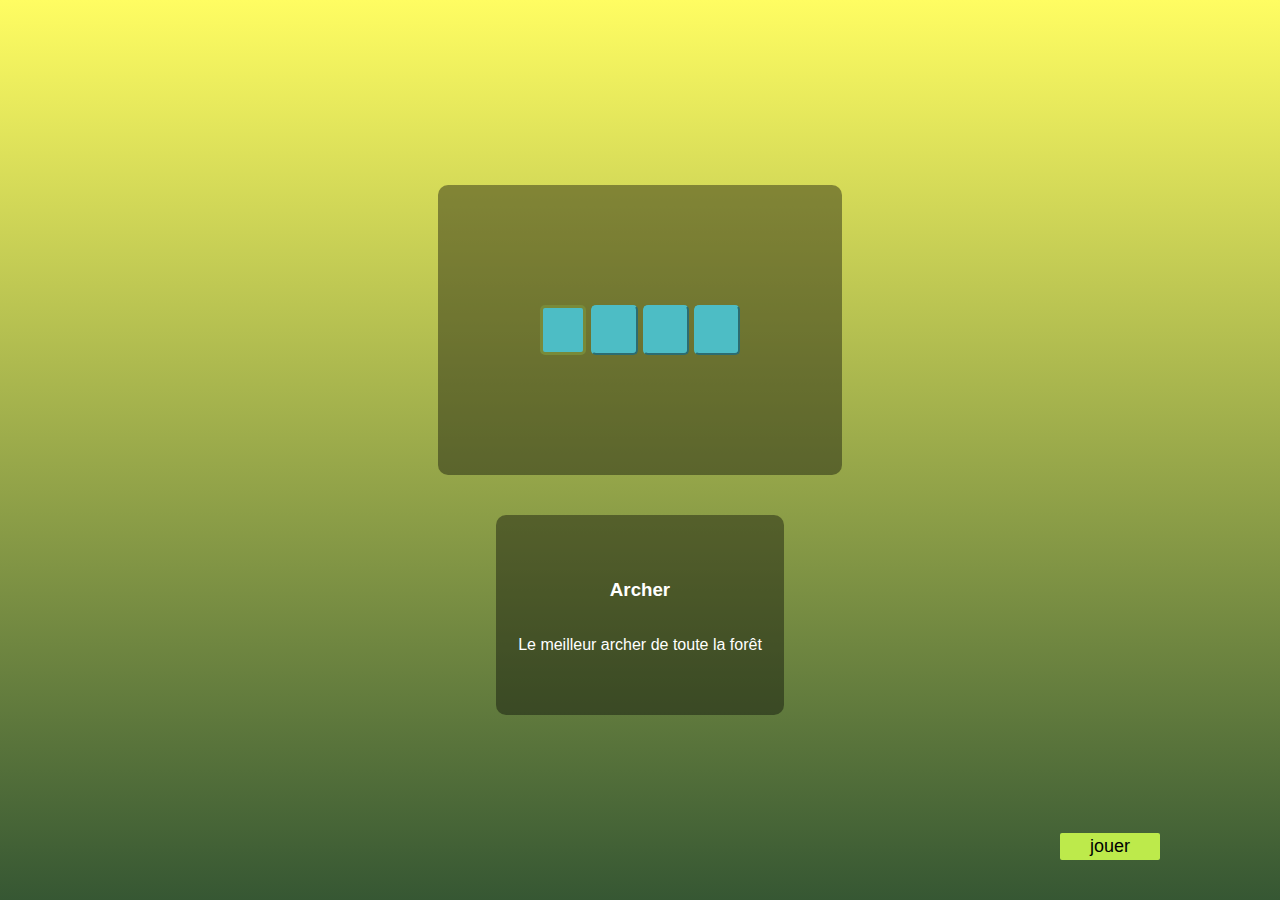
==== index.html @ 72b2f050 "continue to implement isometric" ====
<!DOCTYPE html>
<html lang="en">

<head id="head">
    <meta charset="UTF-8">
    <meta http-equiv="X-UA-Compatible" content="IE=edge">
    <meta name="viewport" content="width=device-width, initial-scale=1.0">
    <link rel="stylesheet" href="css/chooseCharacter.css">
    <link rel="stylesheet" href="css/game.css">
    <link rel="stylesheet" href="css/world.css">
    <title>RPG - Choose player</title>
</head>

<body id="body">
    <div id="chooseCharacter">
        <div id="choiceZone">
            <div id="characterChoiceCenter">
                <button onclick="chooseCharacter(this,'archer')" class="perso selected"></button>
                <button onclick="chooseCharacter(this,'hunter')" class="perso"></button>
                <button onclick="chooseCharacter(this,'magician')" class="perso"></button>
                <button onclick="chooseCharacter(this,'warior')" class="perso"></button>
            </div>
            <div id="characterDescription">
                <h3 id="characterName">Archer</h3>
                <div>
                    <p id="description">Le meilleur archer de toute la forêt</p>
                </div>
            </div>
        </div>
        <button onclick="play()" id="playButton">jouer</button>
    </div>
    <div id="game">
        <div id="playerStats"></div>
        <div id="gameZone">
            <div id="gameIsoView"></div>
            <div id="gameIsoClickable"></div>
            <img src="img/dofusPersoExample.png" class="player" id="player"></img>
        </div>
    </div>
    <script src="js/chooseCharacter.js" id="chooseCharacterScript"></script>
    <script src="js/initGame.js"></script>
    <script src="js/classes.js"></script>
    <script src="js/worlds.js"></script>
    <script src="js/draw.js"></script>
</body>

</html>
---- css/chooseCharacter.css ----
html,
body,
#chooseCharacter {
    font-family: Verdana, Geneva, Tahoma, sans-serif;
    color: white;
    margin: 0;
    height: 100%;
    overflow: hidden;
}

#chooseCharacter {
    background: linear-gradient(#FFFD62, #365733);
    display: flex;
    justify-content: center;
}

#choiceZone {
    display: flex;
    justify-content: center;
    align-items: center;
    flex-direction: column;
    width: 30%;
    gap: 40px;
}

#characterChoiceCenter {
    padding: 10px;
    gap: 5px;
    align-content: center;
    justify-content: center;
    display: flex;
    flex-wrap: wrap;
    background-color: rgba(0, 0, 0, 0.392);
    border-radius: 10px;
    height: 30%;
    width: 100%;
}

#characterDescription {
    padding: 10px;
    display: flex;
    flex-direction: column;
    justify-content: center;
    align-items: center;
    align-content: flex-start;
    background-color: rgba(0, 0, 0, 0.392);
    border-radius: 10px;
    height: 20%;
    width: 70%;
}

.perso {
    box-sizing: border-box;
    border-radius: 5px;
    width: 12%;
    padding-bottom: 11%;
    background-color: rgb(77, 189, 197);
    outline: none;
    border-color: rgb(77, 189, 197);
}

.selected {
    border: 3px solid #788A39;
}

#playButton {
    background-color: #BDEA4B;
    border-radius: 2px;
    font-size: large;
    padding: 3px 30px;
    outline: none;
    border: 0px;
    position: absolute;
    margin: 40px 120px;
    right: 0;
    bottom: 0;
}

#playButton:active {
    background-color: #9ec53a;
}
---- css/game.css ----
#game {
    height: 100%;
    display: none;
}

#playerStats {
    flex: 17%;
    background-color: #2D2C27;
}

#gameZone {
    display: flex;
    justify-content: center;
    align-items: center;
    flex-direction: column;
    position: relative;
    flex: 83%;
}
---- css/world.css ----
.wall {
    background-color: rgb(126, 50, 0);
}

.emptyCell {
    background-color: rgb(47, 191, 43);
}

.emptyCellC:hover {
    background-color: aquamarine;
}

#gameIsoView {
    transform: rotateX(60deg) rotateZ(45deg);
}

#gameIsoClickable {
    position: absolute;
    transform: rotateX(60deg) rotateZ(45deg);
    z-index: 20;
}

.roomRow {
    display: flex;
    height: 50px;
    box-sizing: border-box;
}

.cell {
    display: flex;
    width: 50px;
    height: 50px;
}

.player {
    transform: translate(-50%, -50%);
    position: absolute;
    height: 85px;
}

#player {}
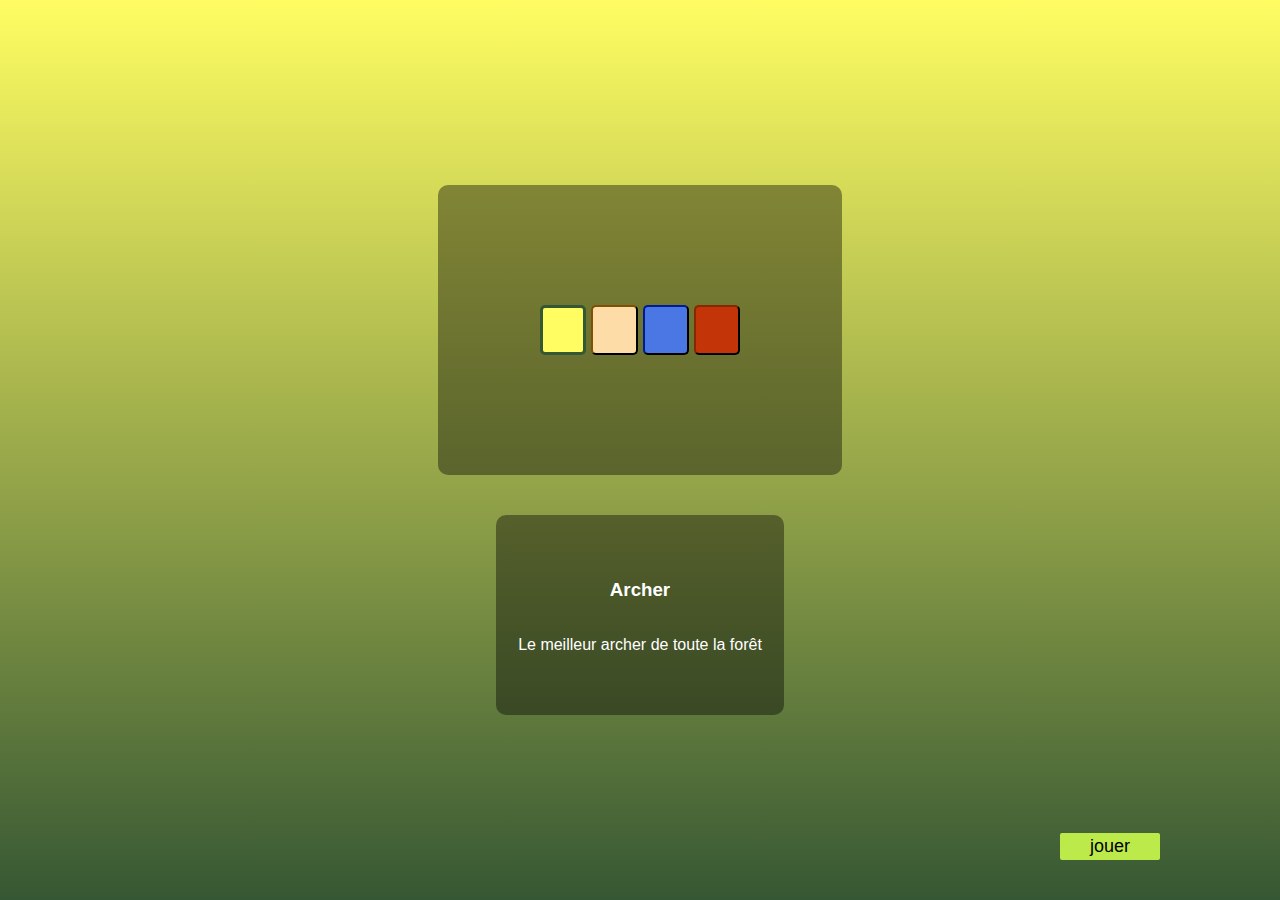
==== commit 5ed51b80: "idk" ====
--- a/index.html
+++ b/index.html
@@ -1,47 +1,67 @@
-<!DOCTYPE html>
-<html lang="en">
-
-<head id="head">
-    <meta charset="UTF-8">
-    <meta http-equiv="X-UA-Compatible" content="IE=edge">
-    <meta name="viewport" content="width=device-width, initial-scale=1.0">
-    <link rel="stylesheet" href="css/chooseCharacter.css">
-    <link rel="stylesheet" href="css/game.css">
-    <link rel="stylesheet" href="css/world.css">
-    <title>RPG - Choose player</title>
-</head>
-
-<body id="body">
-    <div id="chooseCharacter">
-        <div id="choiceZone">
-            <div id="characterChoiceCenter">
-                <button onclick="chooseCharacter(this,'archer')" class="perso selected"></button>
-                <button onclick="chooseCharacter(this,'hunter')" class="perso"></button>
-                <button onclick="chooseCharacter(this,'magician')" class="perso"></button>
-                <button onclick="chooseCharacter(this,'warior')" class="perso"></button>
-            </div>
-            <div id="characterDescription">
-                <h3 id="characterName">Archer</h3>
-                <div>
-                    <p id="description">Le meilleur archer de toute la forêt</p>
-                </div>
-            </div>
-        </div>
-        <button onclick="play()" id="playButton">jouer</button>
-    </div>
-    <div id="game">
-        <div id="playerStats"></div>
-        <div id="gameZone">
-            <div id="gameIsoView"></div>
-            <div id="gameIsoClickable"></div>
-            <img src="img/dofusPersoExample.png" class="player" id="player"></img>
-        </div>
-    </div>
-    <script src="js/chooseCharacter.js" id="chooseCharacterScript"></script>
-    <script src="js/initGame.js"></script>
-    <script src="js/classes.js"></script>
-    <script src="js/worlds.js"></script>
-    <script src="js/draw.js"></script>
-</body>
-
+<!DOCTYPE html>
+<html lang="en">
+
+<head id="head">
+    <meta charset="UTF-8">
+    <meta http-equiv="X-UA-Compatible" content="IE=edge">
+    <meta name="viewport" content="width=device-width, initial-scale=1.0">
+    <link rel="stylesheet" href="css/chooseCharacter.css">
+    <link rel="stylesheet" href="css/game.css">
+    <link rel="stylesheet" href="css/world.css">
+    <title>RPG - Choose player</title>
+</head>
+
+<body id="body">
+    <div id="chooseCharacter">
+        <div id="choiceZone">
+            <div id="characterChoiceCenter">
+                <button onclick="chooseCharacter(this,'archer')" id="archer" class="perso selected"></button>
+                <button onclick="chooseCharacter(this,'hunter')" id="hunter" class="perso"></button>
+                <button onclick="chooseCharacter(this,'magician')" id="magician" class="perso"></button>
+                <button onclick="chooseCharacter(this,'warior')" id="warior" class="perso"></button>
+            </div>
+            <div id="characterDescription">
+                <h3 id="characterName">Archer</h3>
+                <div>
+                    <p id="description">Le meilleur archer de toute la forêt</p>
+                </div>
+            </div>
+        </div>
+        <button onclick="play()" id="playButton">jouer</button>
+    </div>
+    <div id="game">
+        <div id="playerStats"></div>
+        <div id="gameZone">
+            <div id="gameIsoView"></div>
+            <div id="gameIsoClickable"></div>
+            <div id="changeRoomButtons">
+                <button onclick="changeRoom('L')" id="changeRoomL"></button>
+                <button onclick="changeRoom('U')" id="changeRoomU"></button>
+                <button onclick="changeRoom('D')" id="changeRoomD"></button>
+                <button onclick="changeRoom('R')" id="changeRoomR">
+                </button>
+            </div>
+            <div id="miniMap">
+                <div id="miniMap_0_0"></div>
+                <div id="miniMap_1_0"></div>
+                <div id="miniMap_2_0"></div>
+                <div id="miniMap_0_1"></div>
+                <div id="miniMap_1_1"></div>
+                <div id="miniMap_2_1"></div>
+                <div id="miniMap_0_2"></div>
+                <div id="miniMap_1_2"></div>
+                <div id="miniMap_2_2"></div>
+            </div>
+        </div>
+    </div>
+    <script src="js/chooseCharacter.js" id="chooseCharacterScript"></script>
+    <script src="js/initGame.js"></script>
+    <script src="js/classes.js"></script>
+    <script src="js/worlds.js"></script>
+    <script src="js/draw.js"></script>
+    <script src="js/pathFinder.js"></script>
+    <script src="js/movePlayer.js"></script>
+    <script src="js/popup.js"></script>
+</body>
+
 </html>--- a/css/chooseCharacter.css
+++ b/css/chooseCharacter.css
@@ -1,81 +1,101 @@
-html,
-body,
-#chooseCharacter {
-    font-family: Verdana, Geneva, Tahoma, sans-serif;
-    color: white;
-    margin: 0;
-    height: 100%;
-    overflow: hidden;
-}
-
-#chooseCharacter {
-    background: linear-gradient(#FFFD62, #365733);
-    display: flex;
-    justify-content: center;
-}
-
-#choiceZone {
-    display: flex;
-    justify-content: center;
-    align-items: center;
-    flex-direction: column;
-    width: 30%;
-    gap: 40px;
-}
-
-#characterChoiceCenter {
-    padding: 10px;
-    gap: 5px;
-    align-content: center;
-    justify-content: center;
-    display: flex;
-    flex-wrap: wrap;
-    background-color: rgba(0, 0, 0, 0.392);
-    border-radius: 10px;
-    height: 30%;
-    width: 100%;
-}
-
-#characterDescription {
-    padding: 10px;
-    display: flex;
-    flex-direction: column;
-    justify-content: center;
-    align-items: center;
-    align-content: flex-start;
-    background-color: rgba(0, 0, 0, 0.392);
-    border-radius: 10px;
-    height: 20%;
-    width: 70%;
-}
-
-.perso {
-    box-sizing: border-box;
-    border-radius: 5px;
-    width: 12%;
-    padding-bottom: 11%;
-    background-color: rgb(77, 189, 197);
-    outline: none;
-    border-color: rgb(77, 189, 197);
-}
-
-.selected {
-    border: 3px solid #788A39;
-}
-
-#playButton {
-    background-color: #BDEA4B;
-    border-radius: 2px;
-    font-size: large;
-    padding: 3px 30px;
-    outline: none;
-    border: 0px;
-    position: absolute;
-    margin: 40px 120px;
-    right: 0;
-    bottom: 0;
-}
-
-#playButton:active {
-    background-color: #9ec53a;
+html,
+body,
+#chooseCharacter {
+    font-family: Verdana, Geneva, Tahoma, sans-serif;
+    color: white;
+    margin: 0;
+    height: 100%;
+    overflow: hidden;
+}
+
+#chooseCharacter {
+    background: linear-gradient(#FFFD62, #365733);
+    display: flex;
+    justify-content: center;
+}
+
+#choiceZone {
+    display: flex;
+    justify-content: center;
+    align-items: center;
+    flex-direction: column;
+    width: 30%;
+    gap: 40px;
+}
+
+#characterChoiceCenter {
+    padding: 10px;
+    gap: 5px;
+    align-content: center;
+    justify-content: center;
+    display: flex;
+    flex-wrap: wrap;
+    background-color: rgba(0, 0, 0, 0.392);
+    border-radius: 10px;
+    height: 30%;
+    width: 100%;
+}
+
+#characterDescription {
+    padding: 10px;
+    display: flex;
+    flex-direction: column;
+    justify-content: center;
+    align-items: center;
+    align-content: flex-start;
+    background-color: rgba(0, 0, 0, 0.392);
+    border-radius: 10px;
+    height: 20%;
+    width: 70%;
+}
+
+.perso {
+    box-sizing: border-box;
+    border-radius: 5px;
+    width: 12%;
+    padding-bottom: 11%;
+    background-color: rgb(77, 189, 197);
+    outline: none;
+    border-color: rgb(77, 189, 197);
+}
+
+.selected {
+    border: 3px solid #788A39;
+}
+
+#playButton {
+    background-color: #BDEA4B;
+    border-radius: 2px;
+    font-size: large;
+    padding: 3px 30px;
+    outline: none;
+    border: 0px;
+    position: absolute;
+    margin: 40px 120px;
+    right: 0;
+    bottom: 0;
+}
+
+#playButton:active {
+    background-color: #9ec53a;
+}
+
+.perso#archer {
+    background-color: #FFFD62;
+    border-color: #365733;
+}
+
+.perso#hunter {
+    background-color: #FDDCA7;
+    border-color: #2D1C02;
+}
+
+.perso#magician {
+    background-color: #4B77E5;
+    border-color: #000C3F;
+}
+
+.perso#warior {
+    background-color: #C33408;
+    border-color: #2F0F00;
 }--- a/css/game.css
+++ b/css/game.css
@@ -1,18 +1,32 @@
-#game {
-    height: 100%;
-    display: none;
-}
-
-#playerStats {
-    flex: 17%;
-    background-color: #2D2C27;
-}
-
-#gameZone {
-    display: flex;
-    justify-content: center;
-    align-items: center;
-    flex-direction: column;
-    position: relative;
-    flex: 83%;
+#game {
+    height: 100%;
+    display: none;
+}
+
+#playerStats {
+    flex: 17%;
+    background-color: #2D2C27;
+}
+
+#gameZone {
+    display: flex;
+    justify-content: center;
+    align-items: center;
+    flex-direction: column;
+    position: relative;
+    flex: 83%;
+}
+
+#miniMap {
+    z-index: 3;
+    top: 0;
+    left: 0;
+    position: absolute;
+    height: 150px;
+    width: 150px;
+    display: grid;
+    grid-template-columns: 1fr 1fr 1fr;
+    grid-template-rows: 1fr 1fr 1fr;
+    gap: 0px 0px;
+    grid-template-areas: ". . ." ". . ." ". . .";
 }--- a/css/world.css
+++ b/css/world.css
@@ -1,41 +1,131 @@
-.wall {
-    background-color: rgb(126, 50, 0);
-}
-
-.emptyCell {
-    background-color: rgb(47, 191, 43);
-}
-
-.emptyCellC:hover {
-    background-color: aquamarine;
-}
-
-#gameIsoView {
-    transform: rotateX(60deg) rotateZ(45deg);
-}
-
-#gameIsoClickable {
-    position: absolute;
-    transform: rotateX(60deg) rotateZ(45deg);
-    z-index: 20;
-}
-
-.roomRow {
-    display: flex;
-    height: 50px;
-    box-sizing: border-box;
-}
-
-.cell {
-    display: flex;
-    width: 50px;
-    height: 50px;
-}
-
-.player {
-    transform: translate(-50%, -50%);
-    position: absolute;
-    height: 85px;
-}
-
-#player {}+.wall {
+    background-color: rgb(126, 50, 0);
+}
+
+.emptyCell {
+    background-color: rgb(47, 191, 43);
+}
+
+.emptyCellC:hover {
+    background-color: aquamarine;
+}
+
+#gameIsoView {
+    margin-bottom: 50%;
+    position: relative;
+    display: flex;
+    justify-content: center;
+    align-items: center;
+    flex-wrap: wrap;
+}
+
+#gameIsoClickable {
+    margin-bottom: 50%;
+    position: absolute;
+    display: flex;
+    justify-content: center;
+    align-items: center;
+    flex-wrap: wrap;
+}
+
+:root {
+    --img-size-x: 100px;
+    --img-size-y: 50px;
+}
+
+.row {
+    display: flex;
+    position: absolute;
+    left: calc(50% - calc(var(--img-size-x) / 2 * var(--rowNbx)));
+    top: calc(var(--img-size-y) / 2 * var(--rowNby));
+}
+
+.grassIso {
+    z-index: 2;
+    position: relative;
+    width: 100px;
+    height: 50px;
+}
+
+#player {
+    width: 100px;
+    position: absolute;
+    z-index: 10;
+    left: 0px;
+    bottom: 0px;
+}
+
+.clickableCell {
+    z-index: 20;
+}
+
+.triDown {
+    opacity: 20%;
+    height: 0;
+    width: 0;
+    border: solid 50px transparent;
+    border-top: solid 25px transparent;
+    border-bottom: solid 0px;
+}
+
+.triUp {
+    opacity: 20%;
+    height: 0;
+    width: 0;
+    border: solid 50px transparent;
+    border-bottom: solid 25px transparent;
+    border-top: solid 0px;
+}
+
+.triUp:hover {
+    border-bottom: solid 25px black;
+}
+
+.triUp:hover~.triDown {
+    border-top: solid 25px black;
+}
+
+#changeRoomButtons {
+    z-index: 1;
+    height: 100%;
+    width: 100%;
+    position: absolute;
+    display: grid;
+    grid-template-columns: 1fr 1fr;
+    grid-template-rows: 1fr 1fr;
+    gap: 0px 0px;
+    grid-template-areas: ". ." ". .";
+}
+
+
+/*filter: hue-rotate(90deg);*/
+
+
+/*#gameIsoView {
+    transform: rotateX(60deg) rotateZ(45deg);
+}
+
+#gameIsoClickable {
+    position: absolute;
+    transform: rotateX(60deg) rotateZ(45deg);
+    z-index: 20;
+}
+
+.roomRow {
+    display: flex;
+    height: 50px;
+    box-sizing: border-box;
+}
+
+.cell {
+    display: flex;
+    width: 50px;
+    height: 50px;
+}
+
+.player {
+    transform: translate(-50%, -50%);
+    position: absolute;
+    height: 85px;
+}
+*/